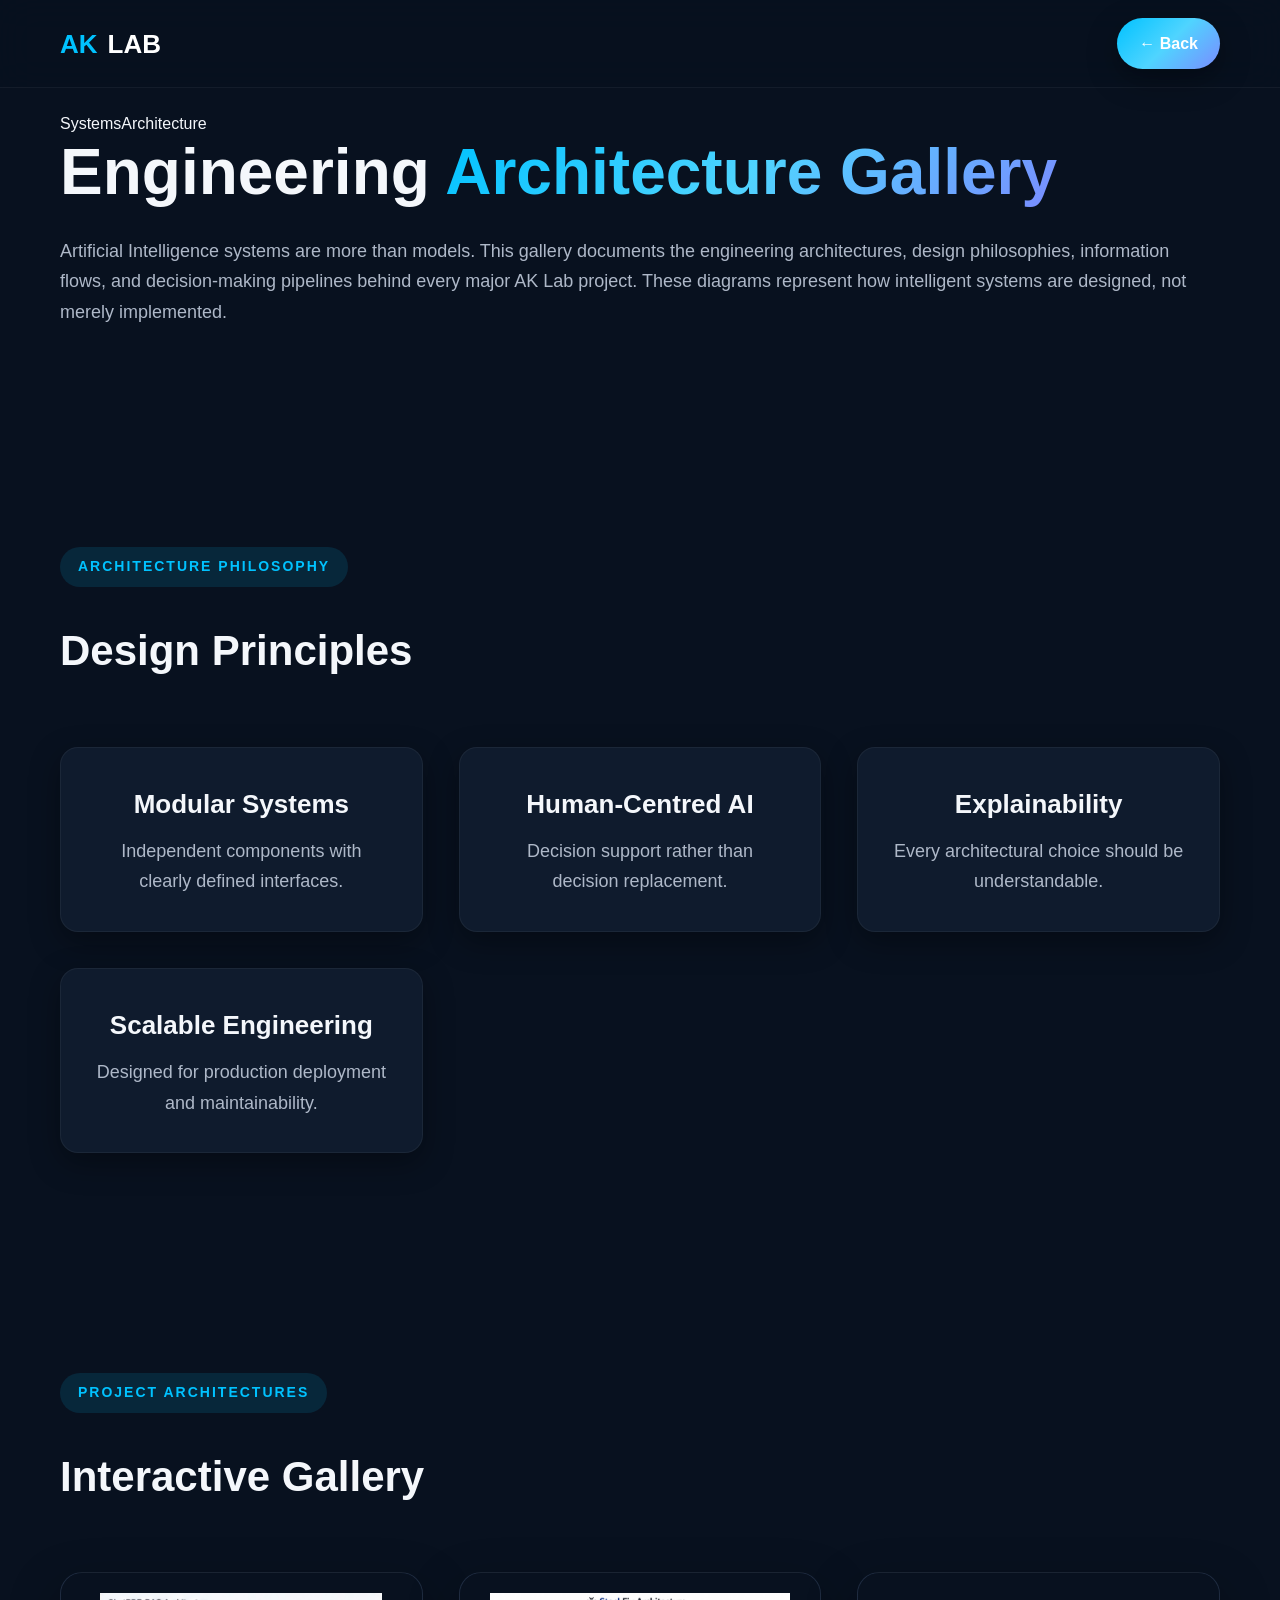
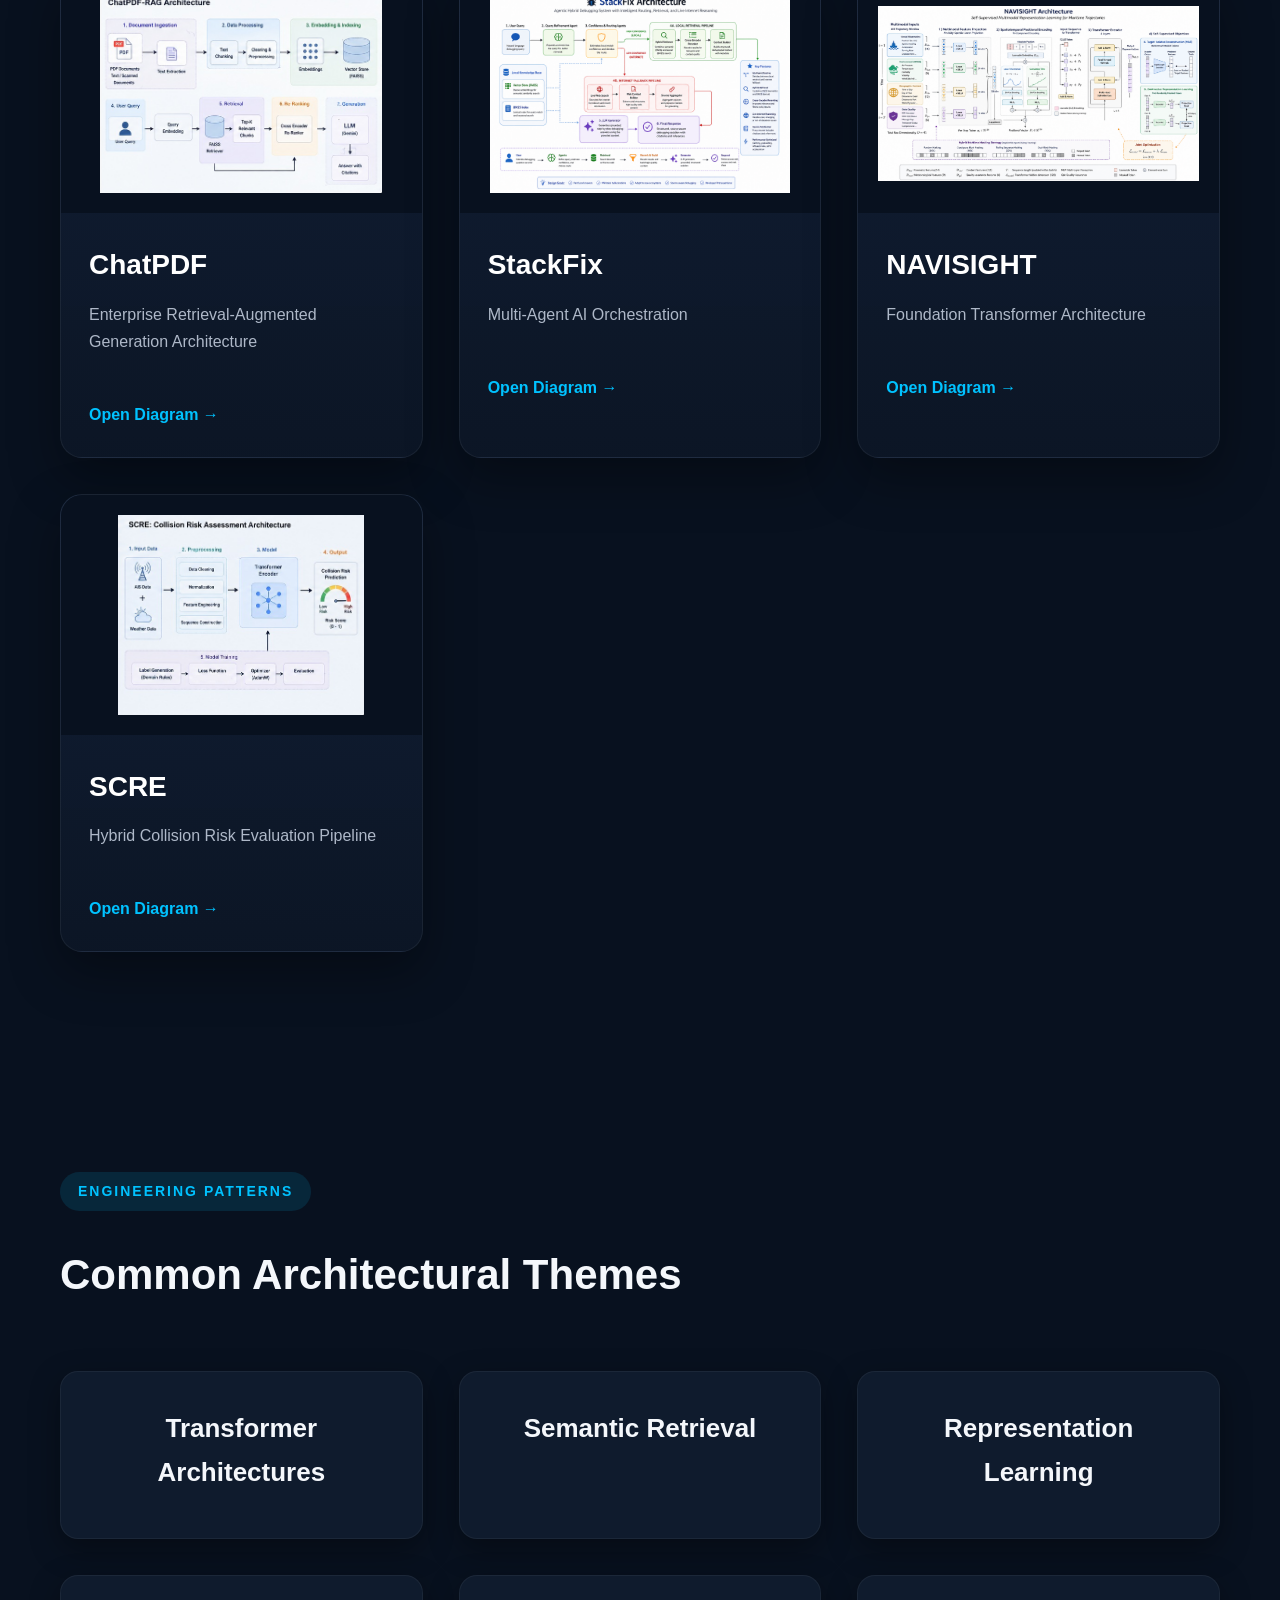
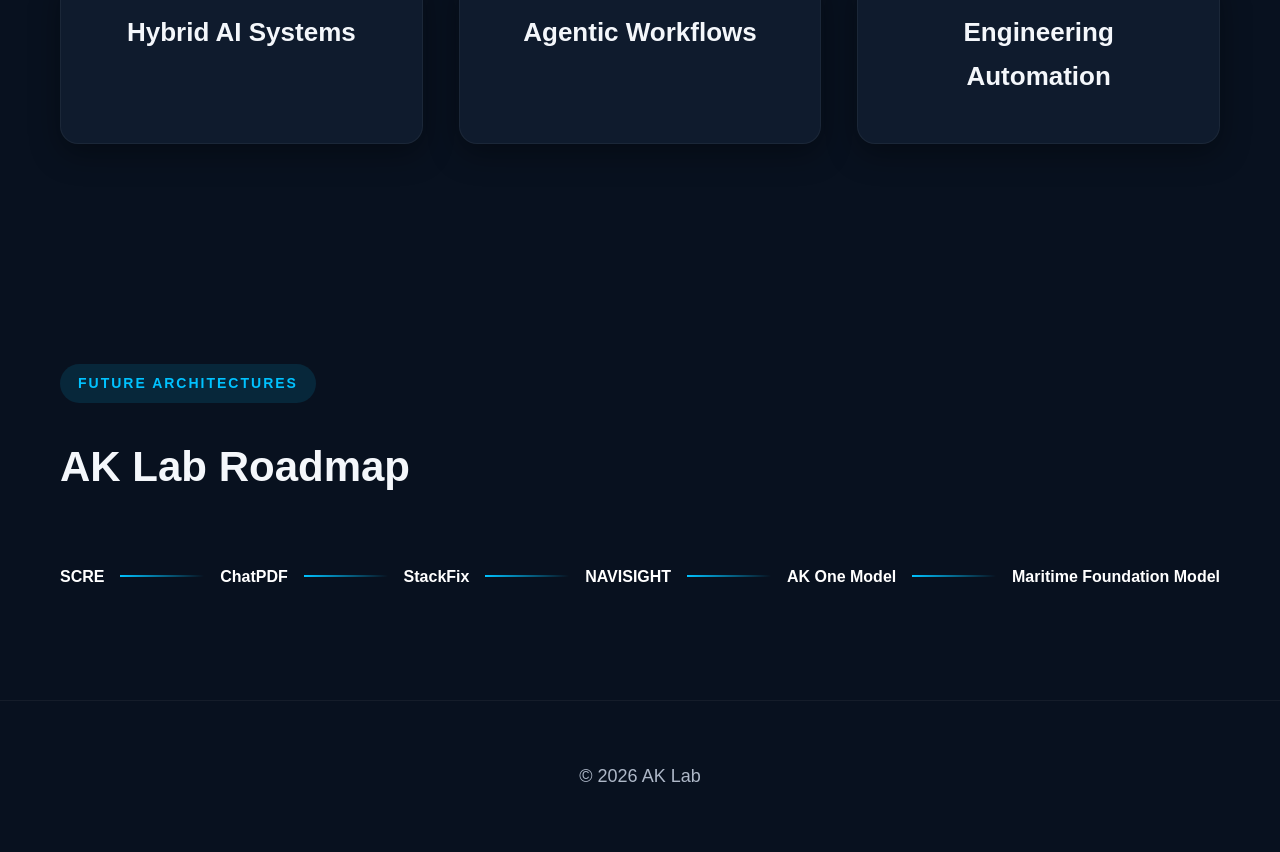
==== architecture/index.html @ e2b78d78 "Add files via upload" ====
<!DOCTYPE html>

<html lang="en">

<head>

<meta charset="UTF-8">

<meta name="viewport" content="width=device-width, initial-scale=1.0">

<title>Architecture | AK Lab</title>

<link rel="stylesheet" href="../css/main.css">
<link rel="stylesheet" href="../css/cards.css">
<link rel="stylesheet" href="../css/animations.css">
<link rel="stylesheet" href="../css/responsive.css">

</head>

<body>

<header>

<div class="navbar">

<div class="logo">

<span class="logo-ak">AK</span>

<span class="logo-lab">LAB</span>

</div>

<a href="../index.html" class="resume-btn">

← Back

</a>

</div>

</header>

<!-- ================================================= -->

<section class="hero">

<div class="hero-content">

<div class="hero-tag">

Systems Architecture

</div>

<h1>

Engineering

<span class="gradient">

Architecture Gallery

</span>

</h1>

<p class="hero-description">

Artificial Intelligence systems are more than models.

This gallery documents the engineering architectures,
design philosophies,
information flows,
and decision-making pipelines behind every major AK Lab project.

These diagrams represent how intelligent systems are designed,
not merely implemented.

</p>

</div>

</section>

<!-- ================================================= -->

<section>

<div class="section-title">

Architecture Philosophy

</div>

<h2>

Design Principles

</h2>

<div class="project-grid">

<div class="stat-card">

<h3>

Modular Systems

</h3>

<p>

Independent components with clearly defined interfaces.

</p>

</div>

<div class="stat-card">

<h3>

Human-Centred AI

</h3>

<p>

Decision support rather than decision replacement.

</p>

</div>

<div class="stat-card">

<h3>

Explainability

</h3>

<p>

Every architectural choice should be understandable.

</p>

</div>

<div class="stat-card">

<h3>

Scalable Engineering

</h3>

<p>

Designed for production deployment and maintainability.

</p>

</div>

</div>

</section>

<!-- ================================================= -->

<section>

<div class="section-title">

Project Architectures

</div>

<h2>

Interactive Gallery

</h2>

<div class="project-grid">

<a href="../images/chatpdf.jpg" target="_blank" class="project-card">

<img src="../images/chatpdf.jpg">

<div class="card-content">

<h3>

ChatPDF

</h3>

<p>

Enterprise Retrieval-Augmented Generation Architecture

</p>

<div class="view-project">

Open Diagram →

</div>

</div>

</a>

<a href="../images/stackfix.png" target="_blank" class="project-card">

<img src="../images/stackfix.png">

<div class="card-content">

<h3>

StackFix

</h3>

<p>

Multi-Agent AI Orchestration

</p>

<div class="view-project">

Open Diagram →

</div>

</div>

</a>

<a href="../images/navisight.png" target="_blank" class="project-card">

<img src="../images/navisight.png">

<div class="card-content">

<h3>

NAVISIGHT

</h3>

<p>

Foundation Transformer Architecture

</p>

<div class="view-project">

Open Diagram →

</div>

</div>

</a>

<a href="../images/scre.jpg" target="_blank" class="project-card">

<img src="../images/scre.jpg">

<div class="card-content">

<h3>

SCRE

</h3>

<p>

Hybrid Collision Risk Evaluation Pipeline

</p>

<div class="view-project">

Open Diagram →

</div>

</div>

</a>

</div>

</section>

<!-- ================================================= -->

<section>

<div class="section-title">

Engineering Patterns

</div>

<h2>

Common Architectural Themes

</h2>

<div class="project-grid">

<div class="stat-card">

<h3>

Transformer Architectures

</h3>

</div>

<div class="stat-card">

<h3>

Semantic Retrieval

</h3>

</div>

<div class="stat-card">

<h3>

Representation Learning

</h3>

</div>

<div class="stat-card">

<h3>

Hybrid AI Systems

</h3>

</div>

<div class="stat-card">

<h3>

Agentic Workflows

</h3>

</div>

<div class="stat-card">

<h3>

Engineering Automation

</h3>

</div>

</div>

</section>

<!-- ================================================= -->

<section>

<div class="section-title">

Future Architectures

</div>

<h2>

AK Lab Roadmap

</h2>

<div class="timeline-mini">

<span>

SCRE

</span>

<div></div>

<span>

ChatPDF

</span>

<div></div>

<span>

StackFix

</span>

<div></div>

<span>

NAVISIGHT

</span>

<div></div>

<span>

AK One Model

</span>

<div></div>

<span>

Maritime Foundation Model

</span>

</div>

</section>

<footer>

<p>

© 2026 AK Lab

</p>

</footer>

<script src="../js/main.js"></script>

</body>

</html>
---- css/main.css ----
/* =====================================================
   AK LAB
   Main Theme
===================================================== */

:root{

--bg:#08111f;

--surface:#0f1b2d;

--surface2:#13243c;

--border:#1c3556;

--primary:#00c2ff;

--secondary:#6b7cff;

--text:#f4f7fb;

--muted:#aeb8c8;

--gradient:linear-gradient(
135deg,
#00c2ff,
#4fd4ff,
#7a8cff
);

--shadow:
0 10px 30px rgba(0,0,0,.35);

--radius:18px;

--transition:.35s ease;

}

/* =====================================================
   Reset
===================================================== */

*{

margin:0;

padding:0;

box-sizing:border-box;

}

html{

scroll-behavior:smooth;

}

body{

font-family:"Inter",sans-serif;

background:var(--bg);

color:var(--text);

line-height:1.7;

overflow-x:hidden;

}

/* =====================================================
   Background
===================================================== */

#particles{

position:fixed;

top:0;

left:0;

width:100%;

height:100%;

z-index:-2;

pointer-events:none;

}

/* =====================================================
   Typography
===================================================== */

h1{

font-size:64px;

font-weight:800;

line-height:1.1;

margin-bottom:28px;

}

h2{

font-size:42px;

font-weight:700;

margin-bottom:18px;

}

h3{

font-size:26px;

margin-bottom:10px;

}

p{

font-size:18px;

color:var(--muted);

}

.gradient{

background:var(--gradient);

-webkit-background-clip:text;

-webkit-text-fill-color:transparent;

}

/* =====================================================
   Layout
===================================================== */

section{

max-width:1280px;

margin:auto;

padding:110px 60px;

}

/* =====================================================
   Navigation
===================================================== */

header{

position:fixed;

top:0;

left:0;

right:0;

z-index:1000;

backdrop-filter:blur(18px);

background:rgba(8,17,31,.72);

border-bottom:1px solid rgba(255,255,255,.05);

}

.navbar{

display:flex;

justify-content:space-between;

align-items:center;

padding:18px 60px;

}

.logo{

display:flex;

align-items:center;

gap:10px;

font-size:26px;

font-weight:800;

}

.logo-ak{

color:var(--primary);

}

.logo-lab{

color:white;

}

.nav-links{

display:flex;

gap:40px;

list-style:none;

}

.nav-links a{

text-decoration:none;

color:var(--muted);

font-weight:500;

transition:var(--transition);

}

.nav-links a:hover{

color:white;

}

.resume-btn{

padding:12px 22px;

border-radius:999px;

background:var(--gradient);

text-decoration:none;

color:white;

font-weight:600;

box-shadow:var(--shadow);

transition:var(--transition);

}

.resume-btn:hover{

transform:translateY(-3px);

}

/* =====================================================
   Section Titles
===================================================== */

.section-title{

display:inline-block;

font-size:14px;

letter-spacing:2px;

text-transform:uppercase;

font-weight:700;

padding:8px 18px;

border-radius:999px;

background:rgba(0,194,255,.12);

color:var(--primary);

margin-bottom:28px;

}

/* =====================================================
   Buttons
===================================================== */

.primary-btn{

display:inline-block;

padding:15px 28px;

border-radius:999px;

background:var(--gradient);

text-decoration:none;

color:white;

font-weight:700;

transition:var(--transition);

box-shadow:var(--shadow);

}

.primary-btn:hover{

transform:translateY(-4px);

}

.secondary-btn{

display:inline-block;

padding:15px 28px;

border-radius:999px;

border:1px solid var(--border);

text-decoration:none;

color:white;

margin-left:18px;

transition:var(--transition);

}

.secondary-btn:hover{

background:rgba(255,255,255,.05);

}

/* =====================================================
   Cards
===================================================== */

.stat-card,

.project-card{

background:var(--surface);

border:1px solid rgba(255,255,255,.05);

border-radius:var(--radius);

box-shadow:var(--shadow);

transition:var(--transition);

overflow:hidden;

}

.stat-card:hover,

.project-card:hover{

transform:translateY(-10px);

border-color:rgba(0,194,255,.35);

}

/* =====================================================
   Stats
===================================================== */

.stats{

display:grid;

grid-template-columns:repeat(4,1fr);

gap:28px;

}

.stat-card{

padding:34px;

text-align:center;

}

.stat-card h2{

font-size:54px;

color:var(--primary);

margin-bottom:6px;

}

/* =====================================================
   Projects
===================================================== */

.project-grid{

display:grid;

grid-template-columns:repeat(auto-fit,minmax(300px,1fr));

gap:34px;

margin-top:40px;

}

.project-card{

text-decoration:none;

color:white;

}

.project-card img{

width:100%;

height:220px;

object-fit:cover;

background:#08111f;

}

.card-content{

padding:26px;

}

.card-content h3{

color:white;

margin-bottom:8px;

}

.card-content p{

font-size:16px;

}

/* =====================================================
   Timeline
===================================================== */

.timeline-mini{

display:flex;

justify-content:space-between;

align-items:center;

margin-top:60px;

flex-wrap:wrap;

gap:16px;

}

.timeline-mini span{

font-weight:700;

color:white;

}

.timeline-mini div{

height:2px;

flex:1;

background:linear-gradient(

90deg,

var(--primary),

transparent

);

min-width:50px;

}

/* =====================================================
   Contact
===================================================== */

.socials{

display:flex;

gap:22px;

margin-top:35px;

flex-wrap:wrap;

}

.socials a{

text-decoration:none;

color:var(--muted);

transition:var(--transition);

}

.socials a:hover{

color:var(--primary);

}

/* =====================================================
   Footer
===================================================== */

footer{

padding:60px;

text-align:center;

color:#7f8a9a;

font-size:15px;

border-top:1px solid rgba(255,255,255,.05);

}

/* =====================================================
   Utility
===================================================== */

.fade{

opacity:0;

transform:translateY(40px);

transition:1s;

}

.show{

opacity:1;

transform:none;

}
---- css/cards.css ----
/* =====================================================
   PROJECT CARDS
===================================================== */

.project-grid{

display:grid;

grid-template-columns:repeat(auto-fit,minmax(320px,1fr));

gap:36px;

margin-top:60px;

}

.project-card{

position:relative;

display:flex;

flex-direction:column;

background:linear-gradient(
180deg,
rgba(18,32,54,.95),
rgba(12,22,38,.98)
);

border:1px solid rgba(255,255,255,.06);

border-radius:22px;

overflow:hidden;

text-decoration:none;

transition:all .35s ease;

box-shadow:
0 20px 50px rgba(0,0,0,.35);

}

.project-card:hover{

transform:translateY(-12px);

border-color:rgba(0,194,255,.35);

box-shadow:
0 30px 80px rgba(0,0,0,.45),
0 0 35px rgba(0,194,255,.15);

}

/* =====================================================
   IMAGE
===================================================== */

.project-card img{

width:100%;

height:240px;

/* Keeps all diagrams visible */

object-fit:contain;

background:#08111f;

padding:20px;

transition:transform .4s ease;

}

.project-card:hover img{

transform:scale(1.04);

}

/* =====================================================
   CONTENT
===================================================== */

.card-content{

padding:28px;

display:flex;

flex-direction:column;

flex-grow:1;

}

.card-content h3{

font-size:28px;

font-weight:700;

color:white;

margin-bottom:12px;

}

.card-content p{

font-size:16px;

line-height:1.7;

color:#aeb8c8;

margin-bottom:22px;

}

/* =====================================================
   TECHNOLOGY TAGS
===================================================== */

.tech-tags{

display:flex;

flex-wrap:wrap;

gap:10px;

margin-top:auto;

}

.tech-tags span{

padding:7px 14px;

font-size:13px;

font-weight:600;

border-radius:999px;

background:rgba(0,194,255,.10);

border:1px solid rgba(0,194,255,.15);

color:#6fdfff;

}

/* =====================================================
   STATUS BADGE
===================================================== */

.status{

position:absolute;

top:18px;

right:18px;

padding:8px 14px;

border-radius:999px;

font-size:12px;

font-weight:700;

letter-spacing:.5px;

text-transform:uppercase;

background:rgba(0,0,0,.55);

backdrop-filter:blur(12px);

border:1px solid rgba(255,255,255,.08);

color:white;

}

/* =====================================================
   HOVER BAR
===================================================== */

.project-card::before{

content:"";

position:absolute;

left:0;

top:0;

width:100%;

height:4px;

background:var(--gradient);

transform:scaleX(0);

transform-origin:left;

transition:.4s ease;

}

.project-card:hover::before{

transform:scaleX(1);

}

/* =====================================================
   VIEW PROJECT
===================================================== */

.view-project{

margin-top:24px;

display:flex;

align-items:center;

gap:10px;

font-weight:700;

color:var(--primary);

transition:.3s;

}

.view-project svg{

transition:.3s;

}

.project-card:hover .view-project svg{

transform:translateX(6px);

}

/* =====================================================
   FEATURE STRIP
===================================================== */

.project-features{

margin:18px 0;

display:grid;

grid-template-columns:1fr 1fr;

gap:10px;

}

.project-features div{

font-size:14px;

color:#c9d4e3;

display:flex;

align-items:center;

gap:8px;

}

.project-features div::before{

content:"●";

font-size:10px;

color:var(--primary);

}
---- css/responsive.css ----
/* =====================================================
   AK LAB
   Responsive Layout
===================================================== */

/* ------------------------------
   Large Desktop
------------------------------ */

@media (min-width:1600px){

section{

max-width:1450px;

}

.hero h1{

font-size:78px;

}

.hero-description{

font-size:22px;

}

}

/* ------------------------------
   Laptop
------------------------------ */

@media (max-width:1200px){

.hero{

grid-template-columns:1fr;

text-align:center;

gap:60px;

}

.hero-content{

margin:auto;

}

.hero-description{

margin:auto auto 45px;

}

.hero-buttons{

justify-content:center;

}

.hero-image{

order:-1;

}

.stats{

grid-template-columns:repeat(2,1fr);

}

.project-grid{

grid-template-columns:repeat(2,1fr);

}

}

/* ------------------------------
   Tablet
------------------------------ */

@media (max-width:900px){

.navbar{

padding:18px 30px;

}

.nav-links{

display:none;

}

section{

padding:90px 30px;

}

.hero h1{

font-size:52px;

letter-spacing:-1px;

}

.hero-description{

font-size:18px;

}

.hero-image img{

width:300px;

height:300px;

}

.hero-image::before{

width:400px;

height:400px;

}

.hero-image::after{

width:330px;

height:330px;

}

.project-grid{

grid-template-columns:1fr;

}

.timeline-mini{

flex-direction:column;

gap:25px;

}

.timeline-mini div{

width:2px;

height:40px;

background:linear-gradient(

180deg,

var(--primary),

transparent

);

}

.socials{

justify-content:center;

}

}

/* ------------------------------
   Mobile
------------------------------ */

@media (max-width:600px){

header{

backdrop-filter:blur(14px);

}

.navbar{

padding:16px 18px;

}

.logo{

font-size:22px;

}

.resume-btn{

padding:10px 18px;

font-size:14px;

}

section{

padding:80px 20px;

}

.hero{

padding-top:110px;

gap:40px;

}

.hero-tag{

font-size:12px;

padding:8px 16px;

}

.hero h1{

font-size:40px;

line-height:1.15;

}

.hero-description{

font-size:16px;

line-height:1.8;

}

.hero-buttons{

flex-direction:column;

gap:16px;

}

.primary-btn,

.secondary-btn{

margin:0;

width:100%;

text-align:center;

}

.hero-image img{

width:240px;

height:240px;

}

.hero-image::before{

width:300px;

height:300px;

}

.hero-image::after{

width:260px;

height:260px;

}

.stats{

grid-template-columns:1fr;

gap:18px;

}

.stat-card{

padding:28px;

}

.stat-card h2{

font-size:44px;

}

.section-title{

font-size:12px;

letter-spacing:1px;

}

h2{

font-size:30px;

}

.project-card img{

height:190px;

padding:16px;

}

.card-content{

padding:22px;

}

.card-content h3{

font-size:24px;

}

.tech-tags{

gap:8px;

}

.tech-tags span{

font-size:12px;

padding:6px 12px;

}

.project-features{

grid-template-columns:1fr;

}

.timeline-mini{

font-size:14px;

}

footer{

padding:40px 20px;

font-size:13px;

}

}

/* ------------------------------
   Very Small Devices
------------------------------ */

@media (max-width:380px){

.hero h1{

font-size:34px;

}

.hero-image img{

width:210px;

height:210px;

}

.hero-description{

font-size:15px;

}

.logo{

font-size:20px;

}

.resume-btn{

display:none;

}

}
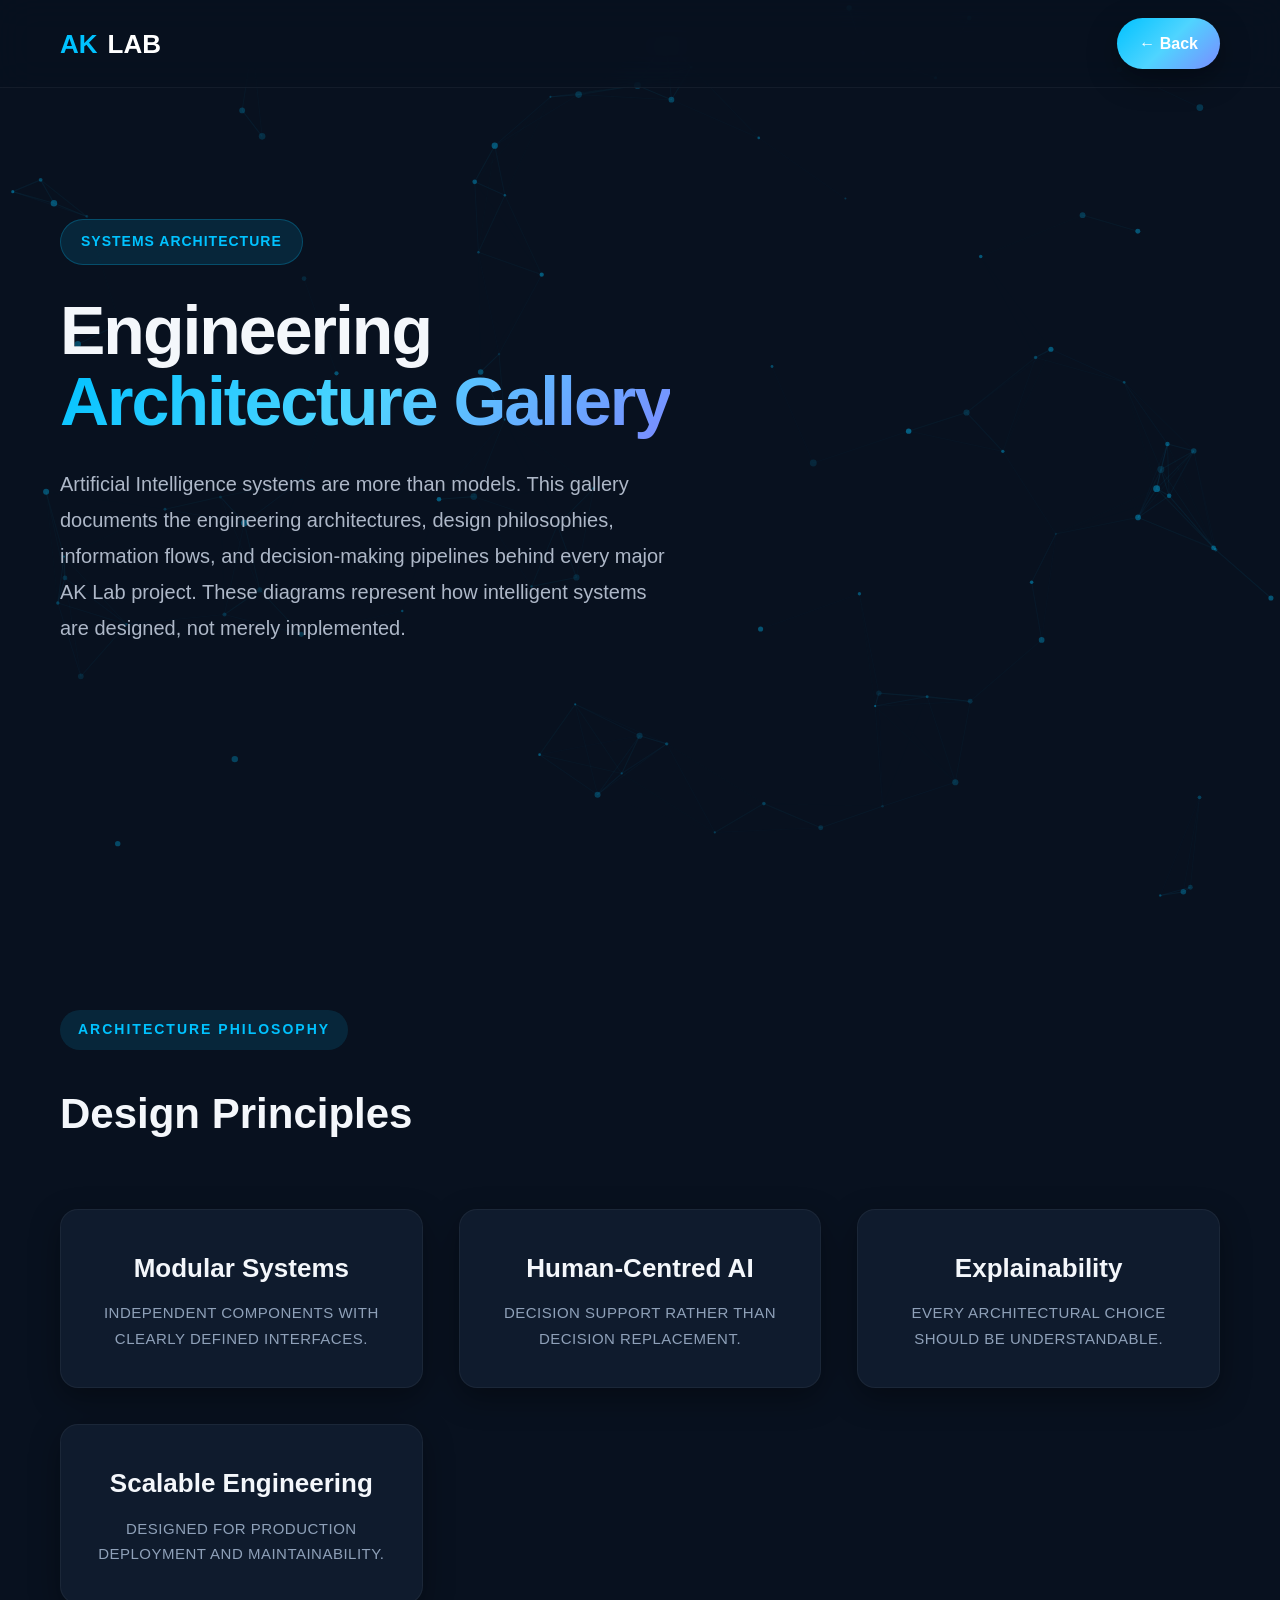
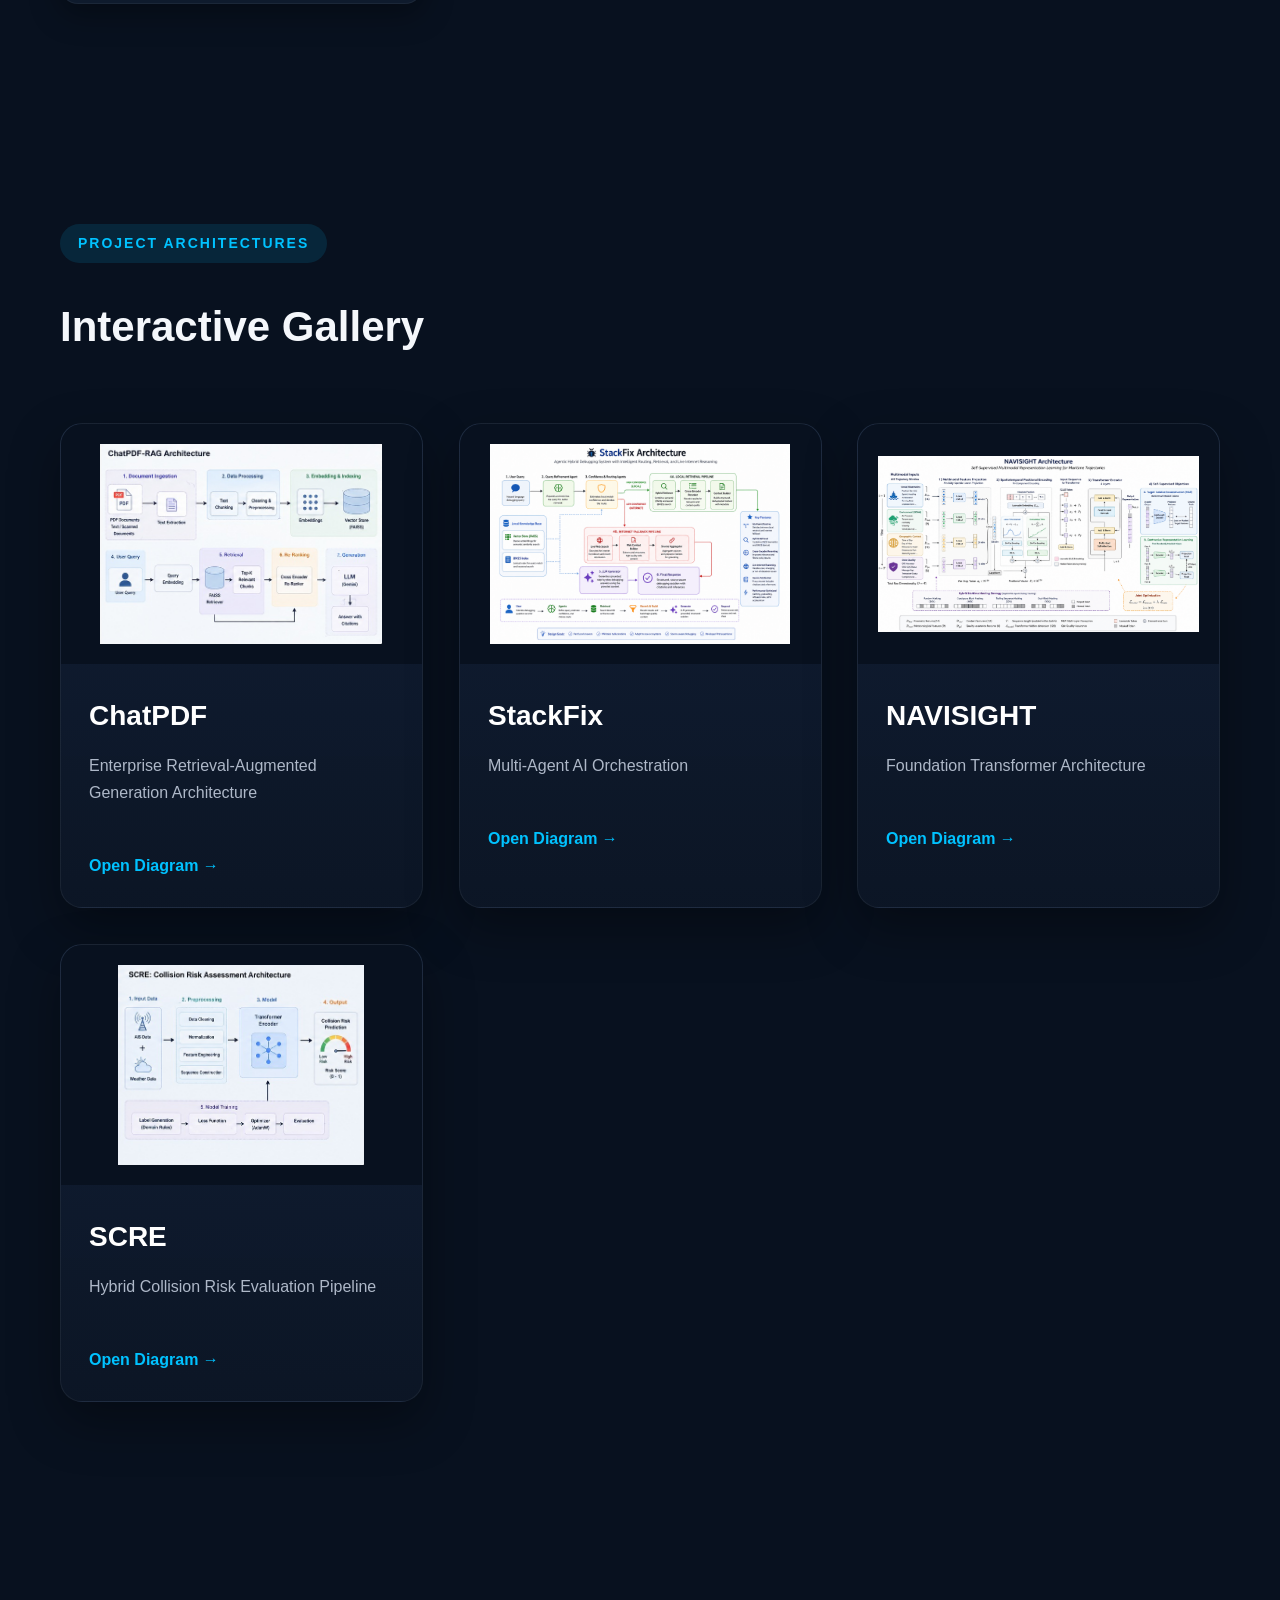
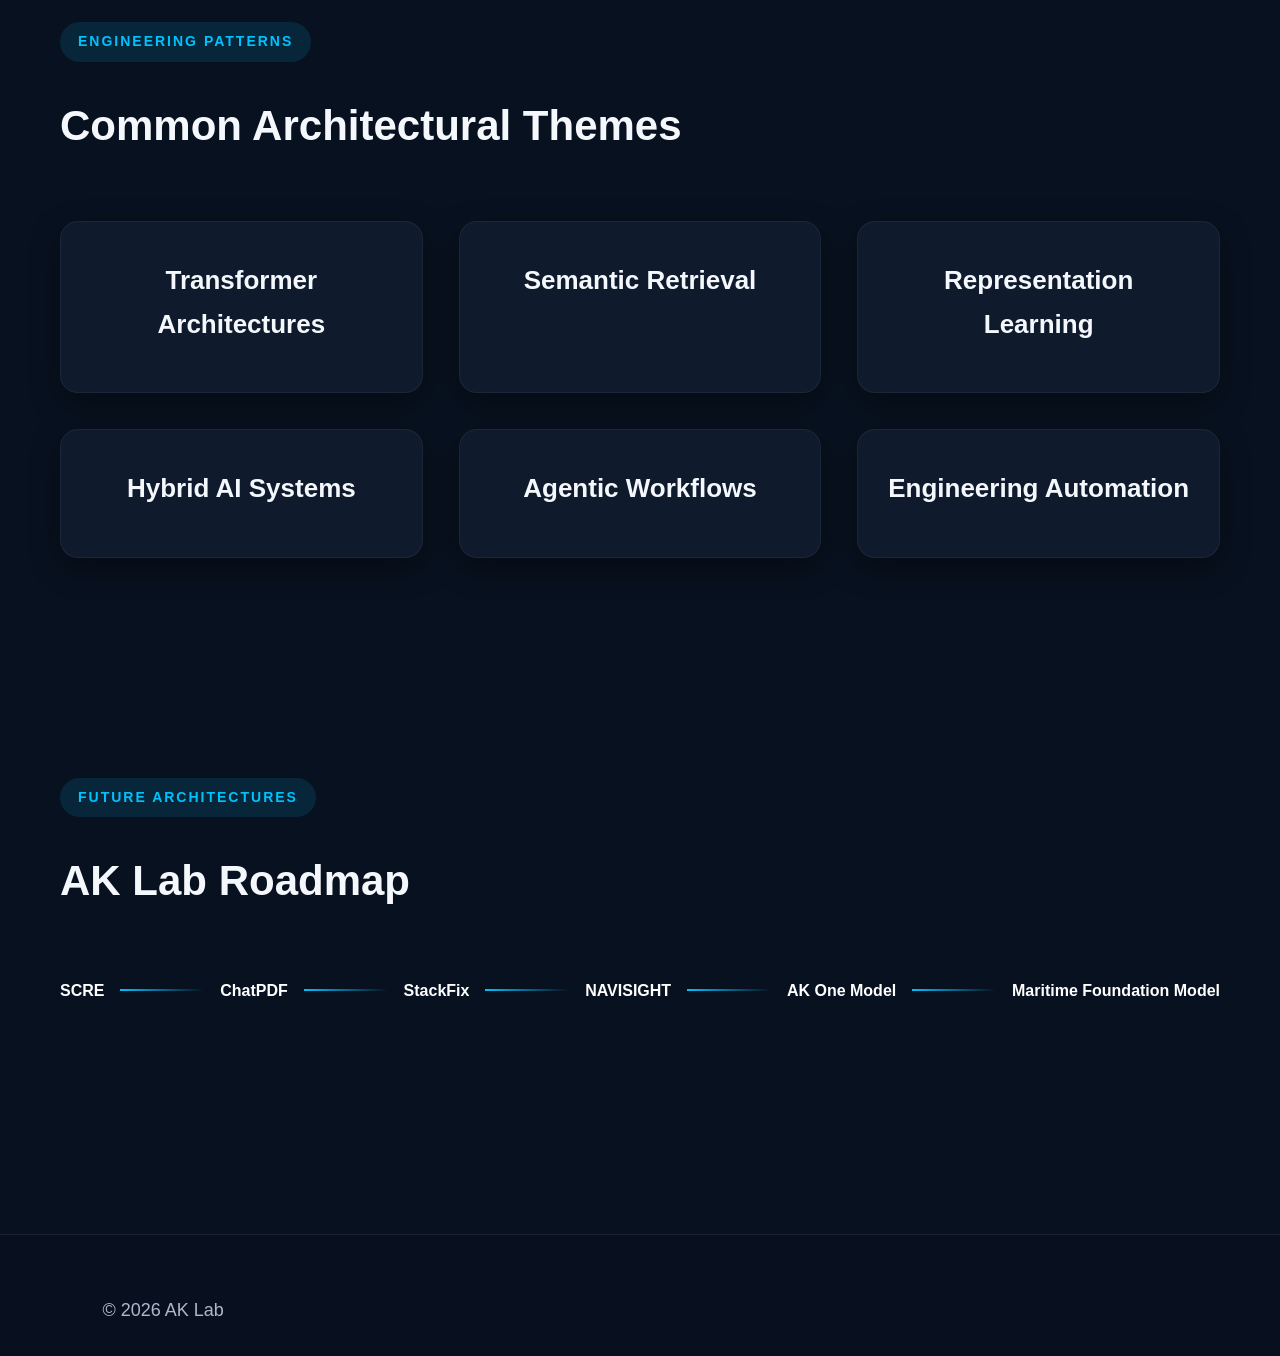
==== commit 6d114b14: "Update index.html" ====
--- a/architecture/index.html
+++ b/architecture/index.html
@@ -10,7 +10,10 @@
 
 <title>Architecture | AK Lab</title>
 
+<link rel="icon" href="../../assets/favicon.png">
+  
 <link rel="stylesheet" href="../css/main.css">
+<link rel="stylesheet" href="../css/hero.css">
 <link rel="stylesheet" href="../css/cards.css">
 <link rel="stylesheet" href="../css/animations.css">
 <link rel="stylesheet" href="../css/responsive.css">
@@ -465,6 +468,8 @@
 
 <script src="../js/main.js"></script>
 
+<script src="../js/particles.js"></script>
+
 </body>
 
-</html>+</html>
--- a/css/main.css
+++ b/css/main.css
@@ -199,6 +199,8 @@
 
 display:flex;
 
+text-decoration: none;   
+
 align-items:center;
 
 gap:10px;
@@ -211,12 +213,16 @@
 
 .logo-ak{
 
+text-decoration: none;
+   
 color:var(--primary);
 
 }
 
 .logo-lab{
 
+text-decoration: none;
+   
 color:white;
 
 }
@@ -311,6 +317,8 @@
 
 display:inline-block;
 
+margin-top: 18px;
+
 padding:15px 28px;
 
 border-radius:999px;
@@ -339,6 +347,8 @@
 
 display:inline-block;
 
+margin-top: 18px;
+
 padding:15px 28px;
 
 border-radius:999px;
@@ -348,6 +358,8 @@
 text-decoration:none;
 
 color:white;
+   
+font-weight:700;
 
 margin-left:18px;
 
@@ -361,6 +373,46 @@
 
 }
 
+.primary-btn,
+
+.secondary-btn {
+   
+line-height:1.2;
+
+}
+
+.link-btn {
+
+display: inline-block;
+
+margin-top: 10px;
+
+padding: 8px 16px;
+
+border-radius: 999px;
+
+background: var(--gradient);
+
+color: white;
+
+text-decoration: none;
+
+font-size: 0.9rem;
+
+font-weight: 600;
+
+transition: var(--transition);
+
+box-shadow: var(--shadow);
+
+}
+
+.link-btn:hover {
+
+transform: translateY(-2px);
+
+}
+
 /* =====================================================
    Cards
 ===================================================== */
@@ -413,6 +465,12 @@
 
 text-align:center;
 
+display: block;
+   
+text-decoration: none;
+    
+color: inherit;
+
 }
 
 .stat-card h2{
@@ -425,6 +483,15 @@
 
 }
 
+.stat-card h3,
+
+.stat-card p {
+   
+color: inherit;
+   
+}
+
+
 /* =====================================================
    Projects
 ===================================================== */
@@ -567,15 +634,95 @@
 
 footer{
 
-padding:60px;
-
-text-align:center;
-
-color:#7f8a9a;
-
-font-size:15px;
-
-border-top:1px solid rgba(255,255,255,.05);
+margin-top:120px;
+
+padding:60px 8% 30px;
+
+background:#08101f;
+
+border-top:1px solid rgba(255,255,255,.08);
+
+}
+
+.footer-grid{
+
+display:grid;
+
+grid-template-columns:
+
+2fr
+
+1fr
+
+1fr
+
+1fr;
+
+gap:50px;
+
+margin-bottom:40px;
+
+}
+
+.footer-grid h3{
+
+font-size:1rem;
+
+margin-bottom:18px;
+
+color:#ffffff;
+
+}
+
+.footer-grid p{
+
+color:#9fb3d9;
+
+line-height:1.7;
+
+font-size:.95rem;
+
+}
+
+.footer-grid a{
+
+display:block;
+
+margin-bottom:12px;
+
+text-decoration:none;
+
+color:#9fb3d9;
+
+transition:.25s;
+
+font-size:.95rem;
+
+}
+
+.footer-grid a:hover{
+
+color:#ffffff;
+
+transform:translateX(4px);
+
+}
+
+.footer-bottom{
+
+display:flex;
+
+justify-content:space-between;
+
+align-items:center;
+
+padding-top:24px;
+
+border-top:1px solid rgba(255,255,255,.08);
+
+color:#7f93b5;
+
+font-size:.9rem;
 
 }
 
@@ -599,4 +746,55 @@
 
 transform:none;
 
-}+}
+
+/* =====================================================
+   Embed Video
+===================================================== */
+
+.demo-video {
+   
+margin-top: 35px;
+   
+}
+
+.demo-video video {
+
+    display:block;
+
+    width:100%;
+   
+    max-width:960px;
+
+    height:auto;
+
+    border-radius:18px;
+
+    border:1px solid rgba(255,255,255,.08);
+
+    box-shadow:var(--shadow);
+
+}
+
+/* =====================================================
+   Embed Pictures
+===================================================== */
+.gallery {
+    display:flex;
+    flex-wrap:wrap;
+    gap:32px;
+    margin-top:35px;
+}
+
+.gallery img {
+    max-width:100%;
+    height:auto;
+    border-radius:16px;
+    border:1px solid rgba(255,255,255,.08);
+    box-shadow:var(--shadow);
+    transition:var(--transition);
+}
+
+.gallery img:hover {
+    transform:translateY(-6px);
+}
--- a/css/hero.css
+++ b/css/hero.css
@@ -0,0 +1,405 @@
+/* =====================================================
+   HERO SECTION
+===================================================== */
+
+.hero{
+
+min-height:100vh;
+
+display:grid;
+
+grid-template-columns:1.15fr .85fr;
+
+align-items:center;
+
+gap:80px;
+
+padding-top:120px;
+
+}
+
+/* ------------------------
+   LEFT
+------------------------ */
+
+.hero-content{
+
+max-width:720px;
+
+}
+
+.hero-tag{
+
+display:inline-block;
+
+padding:10px 20px;
+
+margin-bottom:30px;
+
+border-radius:999px;
+
+font-size:14px;
+
+font-weight:700;
+
+letter-spacing:1px;
+
+text-transform:uppercase;
+
+background:rgba(0,194,255,.12);
+
+color:var(--primary);
+
+border:1px solid rgba(0,194,255,.25);
+
+}
+
+.hero h1{
+
+font-size:68px;
+
+font-weight:800;
+
+line-height:1.05;
+
+margin-bottom:28px;
+
+letter-spacing:-2px;
+
+}
+
+.hero-description{
+
+font-size:20px;
+
+line-height:1.8;
+
+max-width:620px;
+
+margin-bottom:45px;
+
+color:var(--muted);
+
+}
+
+.hero-buttons{
+
+display:flex;
+
+gap:20px;
+
+flex-wrap:wrap;
+
+}
+
+/* ------------------------
+   RIGHT
+------------------------ */
+
+.hero-image{
+
+display:flex;
+
+justify-content:center;
+
+align-items:center;
+
+position:relative;
+
+}
+
+/* Glow */
+
+.hero-image::before{
+
+content:"";
+
+position:absolute;
+
+width:520px;
+
+height:520px;
+
+border-radius:50%;
+
+background:
+
+radial-gradient(circle,
+
+rgba(0,194,255,.25),
+
+transparent 70%);
+
+filter:blur(50px);
+
+animation:pulse 6s infinite ease-in-out;
+
+}
+
+/* Profile */
+
+.hero-image img{
+
+width:390px;
+
+height:390px;
+
+border-radius:50%;
+
+object-fit:cover;
+
+border:4px solid rgba(255,255,255,.08);
+
+box-shadow:
+
+0 0 60px rgba(0,194,255,.20),
+
+0 30px 80px rgba(0,0,0,.55);
+
+transition:
+
+transform .35s ease,
+
+box-shadow .35s ease;
+
+position:relative;
+
+z-index:2;
+
+}
+
+.hero-image img:hover{
+
+transform:
+
+translateY(-8px)
+
+scale(1.02);
+
+box-shadow:
+
+0 0 80px rgba(0,194,255,.30),
+
+0 35px 90px rgba(0,0,0,.6);
+
+}
+
+/* ------------------------
+   Floating Ring
+------------------------ */
+
+.hero-image::after{
+
+content:"";
+
+position:absolute;
+
+width:430px;
+
+height:430px;
+
+border-radius:50%;
+
+border:1px solid rgba(0,194,255,.18);
+
+animation:rotateRing 18s linear infinite;
+
+}
+
+/* ------------------------
+   Buttons
+------------------------ */
+
+.hero .primary-btn{
+
+padding:16px 34px;
+
+font-size:17px;
+
+}
+
+.hero .secondary-btn{
+
+padding:16px 34px;
+
+font-size:17px;
+
+}
+
+/* ------------------------
+   Scroll Hint
+------------------------ */
+
+.scroll-down{
+
+position:absolute;
+
+bottom:40px;
+
+left:50%;
+
+transform:translateX(-50%);
+
+font-size:14px;
+
+color:#7f8a9a;
+
+letter-spacing:2px;
+
+text-transform:uppercase;
+
+}
+
+/* =====================================================
+   ANIMATIONS
+===================================================== */
+
+@keyframes pulse{
+
+0%{
+
+transform:scale(.95);
+
+opacity:.55;
+
+}
+
+50%{
+
+transform:scale(1.05);
+
+opacity:1;
+
+}
+
+100%{
+
+transform:scale(.95);
+
+opacity:.55;
+
+}
+
+}
+
+@keyframes rotateRing{
+
+0%{
+
+transform:rotate(0deg);
+
+}
+
+100%{
+
+transform:rotate(360deg);
+
+}
+
+}
+
+/* =====================================================
+   HERO STATS
+===================================================== */
+
+.stats{
+
+margin-top:-60px;
+
+position:relative;
+
+z-index:5;
+
+}
+
+.stat-card{
+
+text-align:center;
+
+padding:36px 28px;
+
+}
+
+.stat-card h2{
+
+font-size:52px;
+
+font-weight:800;
+
+background:var(--gradient);
+
+-webkit-background-clip:text;
+
+-webkit-text-fill-color:transparent;
+
+margin-bottom:6px;
+
+}
+
+.stat-card p{
+
+font-size:15px;
+
+letter-spacing:.5px;
+
+text-transform:uppercase;
+
+color:#8fa1b9;
+
+}
+
+/* ==========================================
+   Hero Quick Links
+========================================== */
+
+.quick-links{
+
+display:flex;
+
+flex-wrap:wrap;
+
+gap:14px;
+
+margin-top:32px;
+
+align-items:center;
+
+}
+
+.quick-links a{
+
+text-decoration:none;
+
+font-size:.92rem;
+
+font-weight:600;
+
+padding:10px 18px;
+
+border-radius:999px;
+
+border:1px solid rgba(255,255,255,.12);
+
+background:rgba(255,255,255,.04);
+
+color:#d8e7ff;
+
+transition:all .25s ease;
+
+backdrop-filter:blur(10px);
+
+}
+
+.quick-links a:hover{
+
+transform:translateY(-2px);
+
+background:linear-gradient(135deg,#3b82f6,#7c3aed);
+
+border-color:transparent;
+
+color:white;
+
+box-shadow:0 10px 25px rgba(59,130,246,.25);
+
+}
--- a/css/animations.css
+++ b/css/animations.css
@@ -0,0 +1,371 @@
+/* ======================================================
+   AK LAB ANIMATIONS
+====================================================== */
+
+/* ---------- Fade Up ---------- */
+
+.fade-up{
+
+opacity:0;
+
+transform:translateY(40px);
+
+transition:
+opacity .8s ease,
+transform .8s ease;
+
+}
+
+.fade-up.show{
+
+opacity:1;
+
+transform:none;
+
+}
+
+/* ---------- Fade Left ---------- */
+
+.fade-left{
+
+opacity:0;
+
+transform:translateX(-60px);
+
+transition:
+opacity .8s ease,
+transform .8s ease;
+
+}
+
+.fade-left.show{
+
+opacity:1;
+
+transform:none;
+
+}
+
+/* ---------- Fade Right ---------- */
+
+.fade-right{
+
+opacity:0;
+
+transform:translateX(60px);
+
+transition:
+opacity .8s ease,
+transform .8s ease;
+
+}
+
+.fade-right.show{
+
+opacity:1;
+
+transform:none;
+
+}
+
+/* ======================================================
+   HERO FLOAT
+====================================================== */
+
+.hero-image{
+
+animation:
+
+heroFloat 6s ease-in-out infinite;
+
+}
+
+@keyframes heroFloat{
+
+0%{
+
+transform:translateY(0px);
+
+}
+
+50%{
+
+transform:translateY(-14px);
+
+}
+
+100%{
+
+transform:translateY(0px);
+
+}
+
+}
+
+/* ======================================================
+   CARD FLOAT
+====================================================== */
+
+.project-card{
+
+animation:
+
+cardAppear .9s ease both;
+
+}
+
+@keyframes cardAppear{
+
+from{
+
+opacity:0;
+
+transform:
+
+translateY(40px)
+
+scale(.95);
+
+}
+
+to{
+
+opacity:1;
+
+transform:
+
+translateY(0)
+
+scale(1);
+
+}
+
+}
+
+/* ======================================================
+   SHIMMER
+====================================================== */
+
+.project-card::after{
+
+content:"";
+
+position:absolute;
+
+top:0;
+
+left:-120%;
+
+width:60%;
+
+height:100%;
+
+background:
+
+linear-gradient(
+
+90deg,
+
+transparent,
+
+rgba(255,255,255,.08),
+
+transparent
+
+);
+
+transform:skewX(-25deg);
+
+transition:1s;
+
+pointer-events:none;
+
+}
+
+.project-card:hover::after{
+
+left:150%;
+
+}
+
+/* ======================================================
+   BUTTON GLOW
+====================================================== */
+
+.primary-btn{
+
+position:relative;
+
+overflow:hidden;
+
+}
+
+.primary-btn::before{
+
+content:"";
+
+position:absolute;
+
+top:0;
+
+left:-120%;
+
+width:60%;
+
+height:100%;
+
+background:
+
+linear-gradient(
+
+90deg,
+
+transparent,
+
+rgba(255,255,255,.25),
+
+transparent
+
+);
+
+transform:skewX(-25deg);
+
+transition:.8s;
+
+}
+
+.primary-btn:hover::before{
+
+left:160%;
+
+}
+
+/* ======================================================
+   NAVBAR
+====================================================== */
+
+.navbar{
+
+animation:
+
+navDrop .8s ease;
+
+}
+
+@keyframes navDrop{
+
+from{
+
+opacity:0;
+
+transform:translateY(-30px);
+
+}
+
+to{
+
+opacity:1;
+
+transform:none;
+
+}
+
+}
+
+/* ======================================================
+   COUNTERS
+====================================================== */
+
+.counter{
+
+transition:.3s;
+
+}
+
+.counter:hover{
+
+transform:scale(1.08);
+
+}
+
+/* ======================================================
+   SOCIAL LINKS
+====================================================== */
+
+.socials a{
+
+position:relative;
+
+}
+
+.socials a::after{
+
+content:"";
+
+position:absolute;
+
+bottom:-4px;
+
+left:0;
+
+width:0;
+
+height:2px;
+
+background:var(--primary);
+
+transition:.3s;
+
+}
+
+.socials a:hover::after{
+
+width:100%;
+
+}
+
+/* ======================================================
+   SECTION TITLE
+====================================================== */
+
+.section-title{
+
+transition:.3s;
+
+}
+
+.section-title:hover{
+
+letter-spacing:3px;
+
+}
+
+/* ======================================================
+   SCROLLBAR
+====================================================== */
+
+::-webkit-scrollbar{
+
+width:10px;
+
+}
+
+::-webkit-scrollbar-track{
+
+background:#08111f;
+
+}
+
+::-webkit-scrollbar-thumb{
+
+background:#223b5f;
+
+border-radius:20px;
+
+}
+
+::-webkit-scrollbar-thumb:hover{
+
+background:var(--primary);
+
+}
--- a/css/responsive.css
+++ b/css/responsive.css
@@ -427,4 +427,26 @@
 
 }
 
-}+}
+
+@media (max-width:900px){
+
+.footer-grid{
+
+grid-template-columns:1fr;
+
+gap:35px;
+
+}
+
+.footer-bottom{
+
+flex-direction:column;
+
+gap:12px;
+
+text-align:center;
+
+}
+
+}
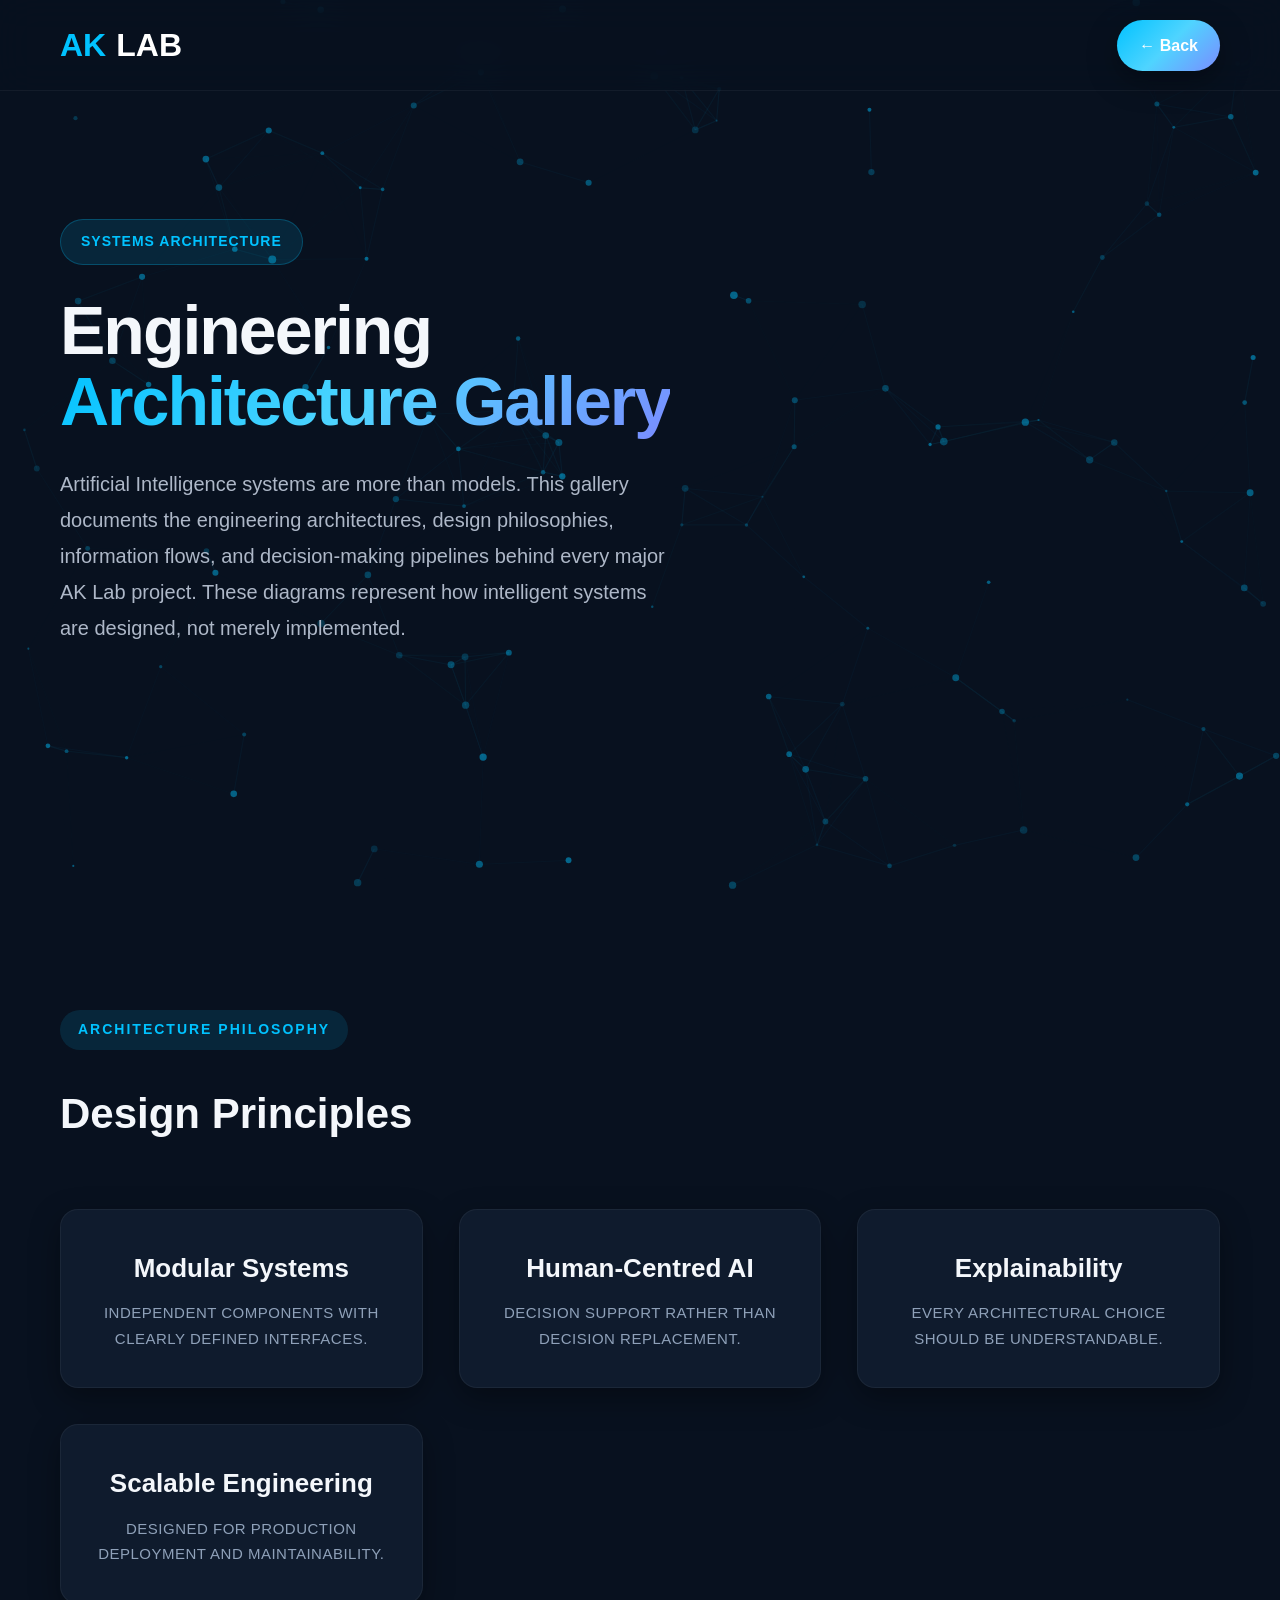
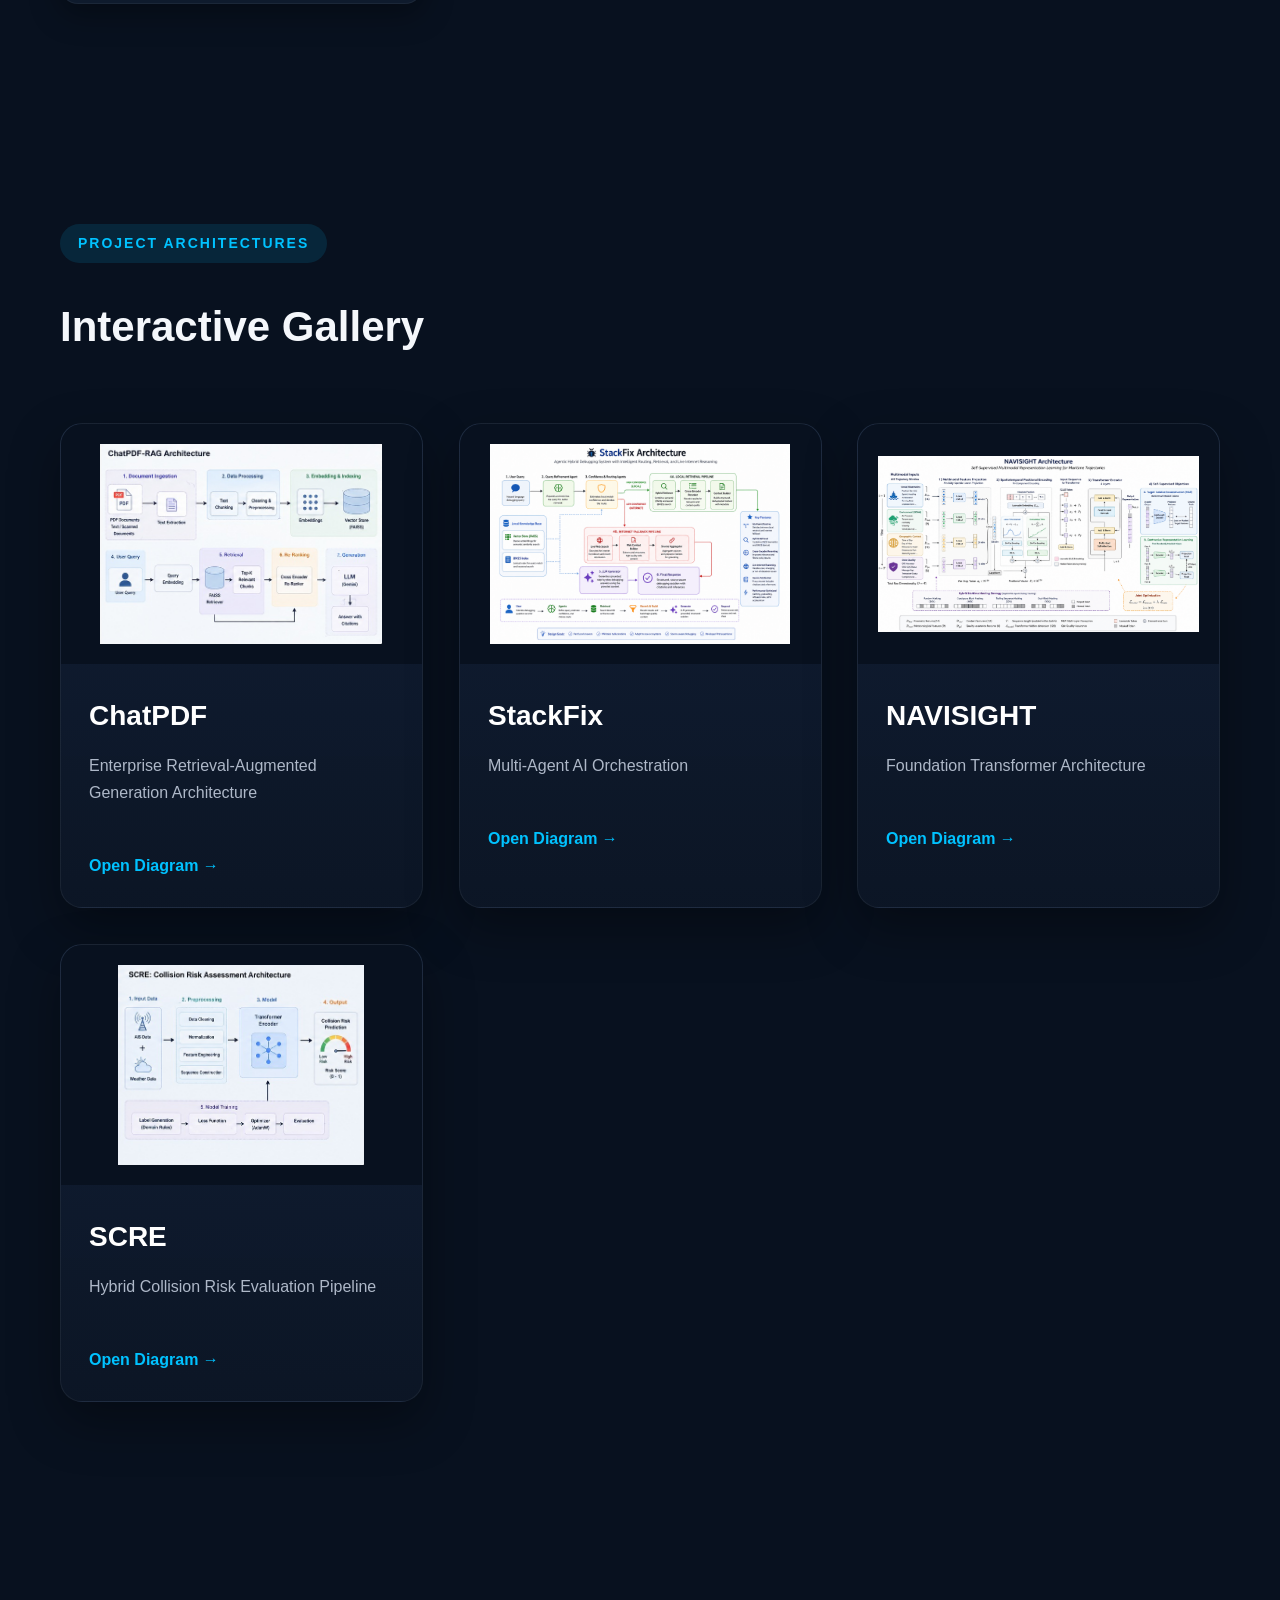
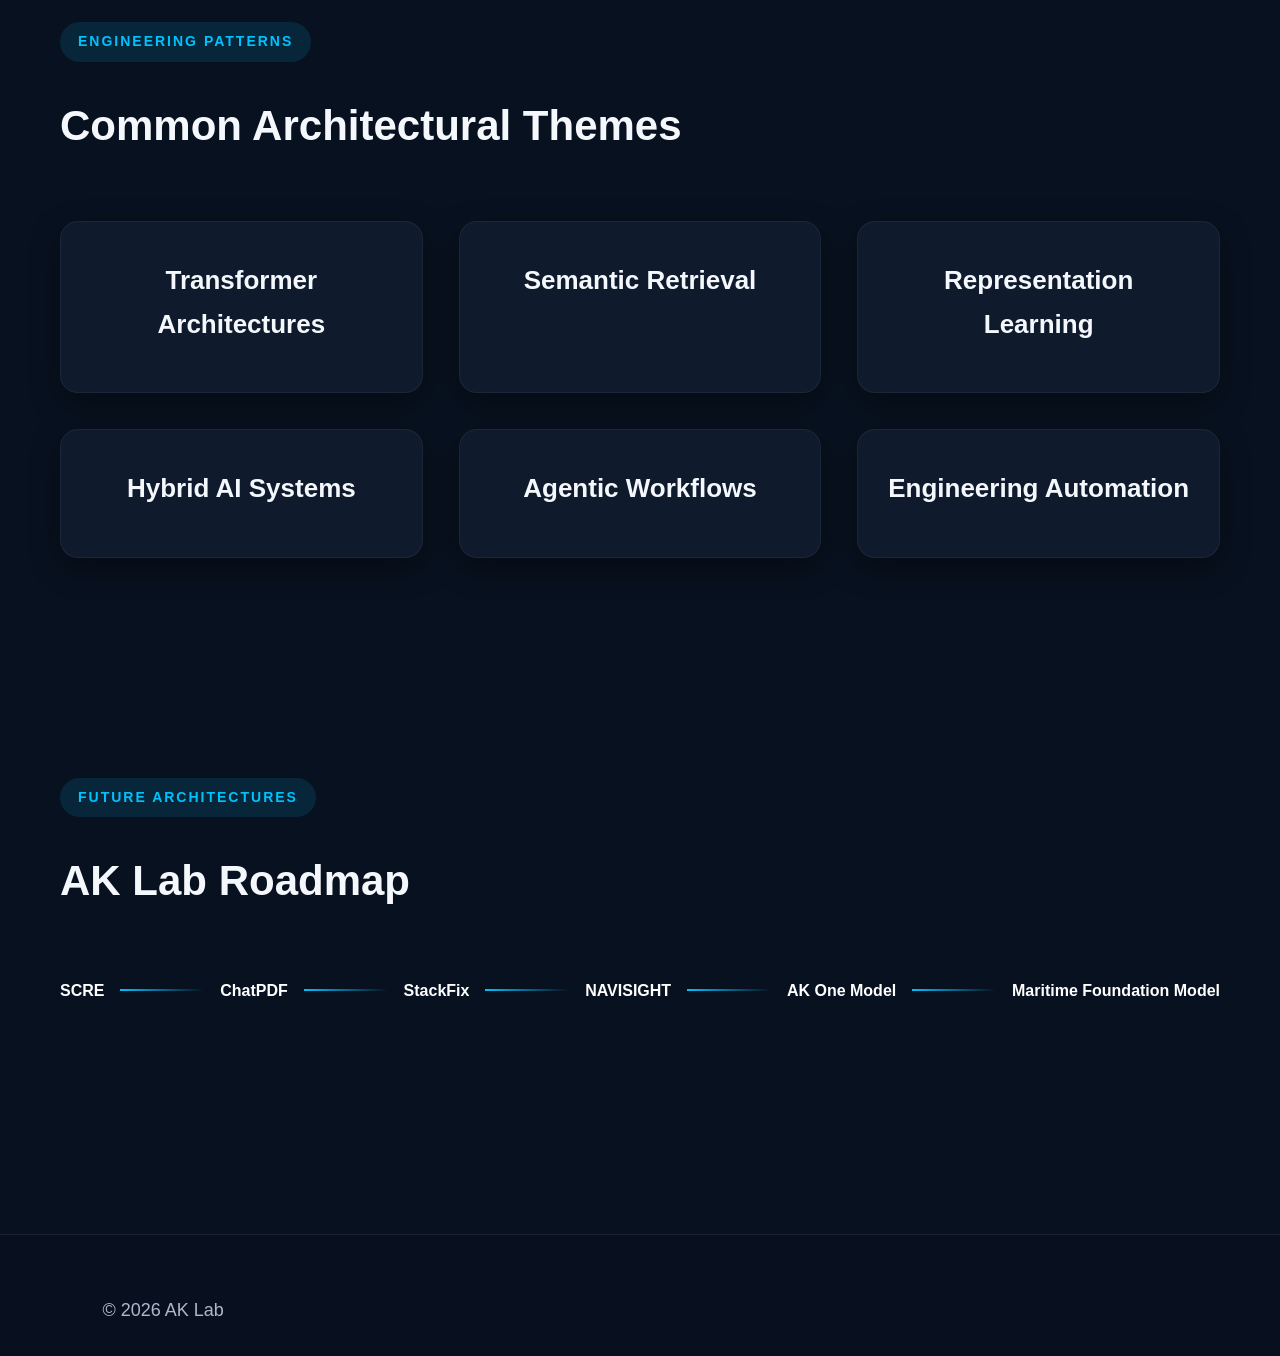
==== commit c6d05b92: "Update index.html" ====
--- a/architecture/index.html
+++ b/architecture/index.html
@@ -26,13 +26,13 @@
 
 <div class="navbar">
 
-<div class="logo">
+<a href="https://korunil.github.io/" class="logo">
 
 <span class="logo-ak">AK</span>
 
 <span class="logo-lab">LAB</span>
 
-</div>
+</a>
 
 <a href="../index.html" class="resume-btn">
 
--- a/css/main.css
+++ b/css/main.css
@@ -205,9 +205,15 @@
 
 gap:10px;
 
-font-size:26px;
+font-size:32px;
 
 font-weight:800;
+
+text-decoration:none;
+
+color:inherit;   
+
+transition:.25s ease;
 
 }
 
@@ -227,6 +233,16 @@
 
 }
 
+.logo:hover{
+
+text-decoration:none;
+
+transform:translateY(-1px);
+
+opacity:.95;
+
+}
+
 .nav-links{
 
 display:flex;
@@ -453,29 +469,24 @@
 
 display:grid;
 
-grid-template-columns:repeat(4,1fr);
-
-gap:28px;
+grid-template-columns:1fr 1fr 1fr 1.5fr 1.3fr;
+
+gap:20px;
 
 }
 
 .stat-card{
 
-padding:34px;
+padding:32px;
 
 text-align:center;
 
-display: block;
-   
-text-decoration: none;
-    
-color: inherit;
 
 }
 
 .stat-card h2{
 
-font-size:54px;
+font-size:36px;
 
 color:var(--primary);
 
@@ -798,3 +809,68 @@
 .gallery img:hover {
     transform:translateY(-6px);
 }
+
+/* =====================================================
+   Embed PDF
+===================================================== */
+
+.pdf-container {
+
+    width:70%;
+    max-width:1000px;
+    margin:40px auto;
+
+}
+
+.pdf-container iframe {
+
+    width:100%;
+    height:800px;
+
+    border:none;
+    border-radius:16px;
+
+    box-shadow:var(--shadow);
+
+}
+
+
+/* =====================================================
+   Progress Bar
+===================================================== */
+
+.active{
+
+color:white!important;
+
+}
+
+#progressBar{
+
+position:fixed;
+
+top:0;
+
+left:0;
+
+height:3px;
+
+width:0;
+
+background:linear-gradient(
+
+90deg,
+
+#00c2ff,
+
+#6b7cff
+
+);
+
+z-index:99999;
+
+transition:.15s;
+
+}
+
+
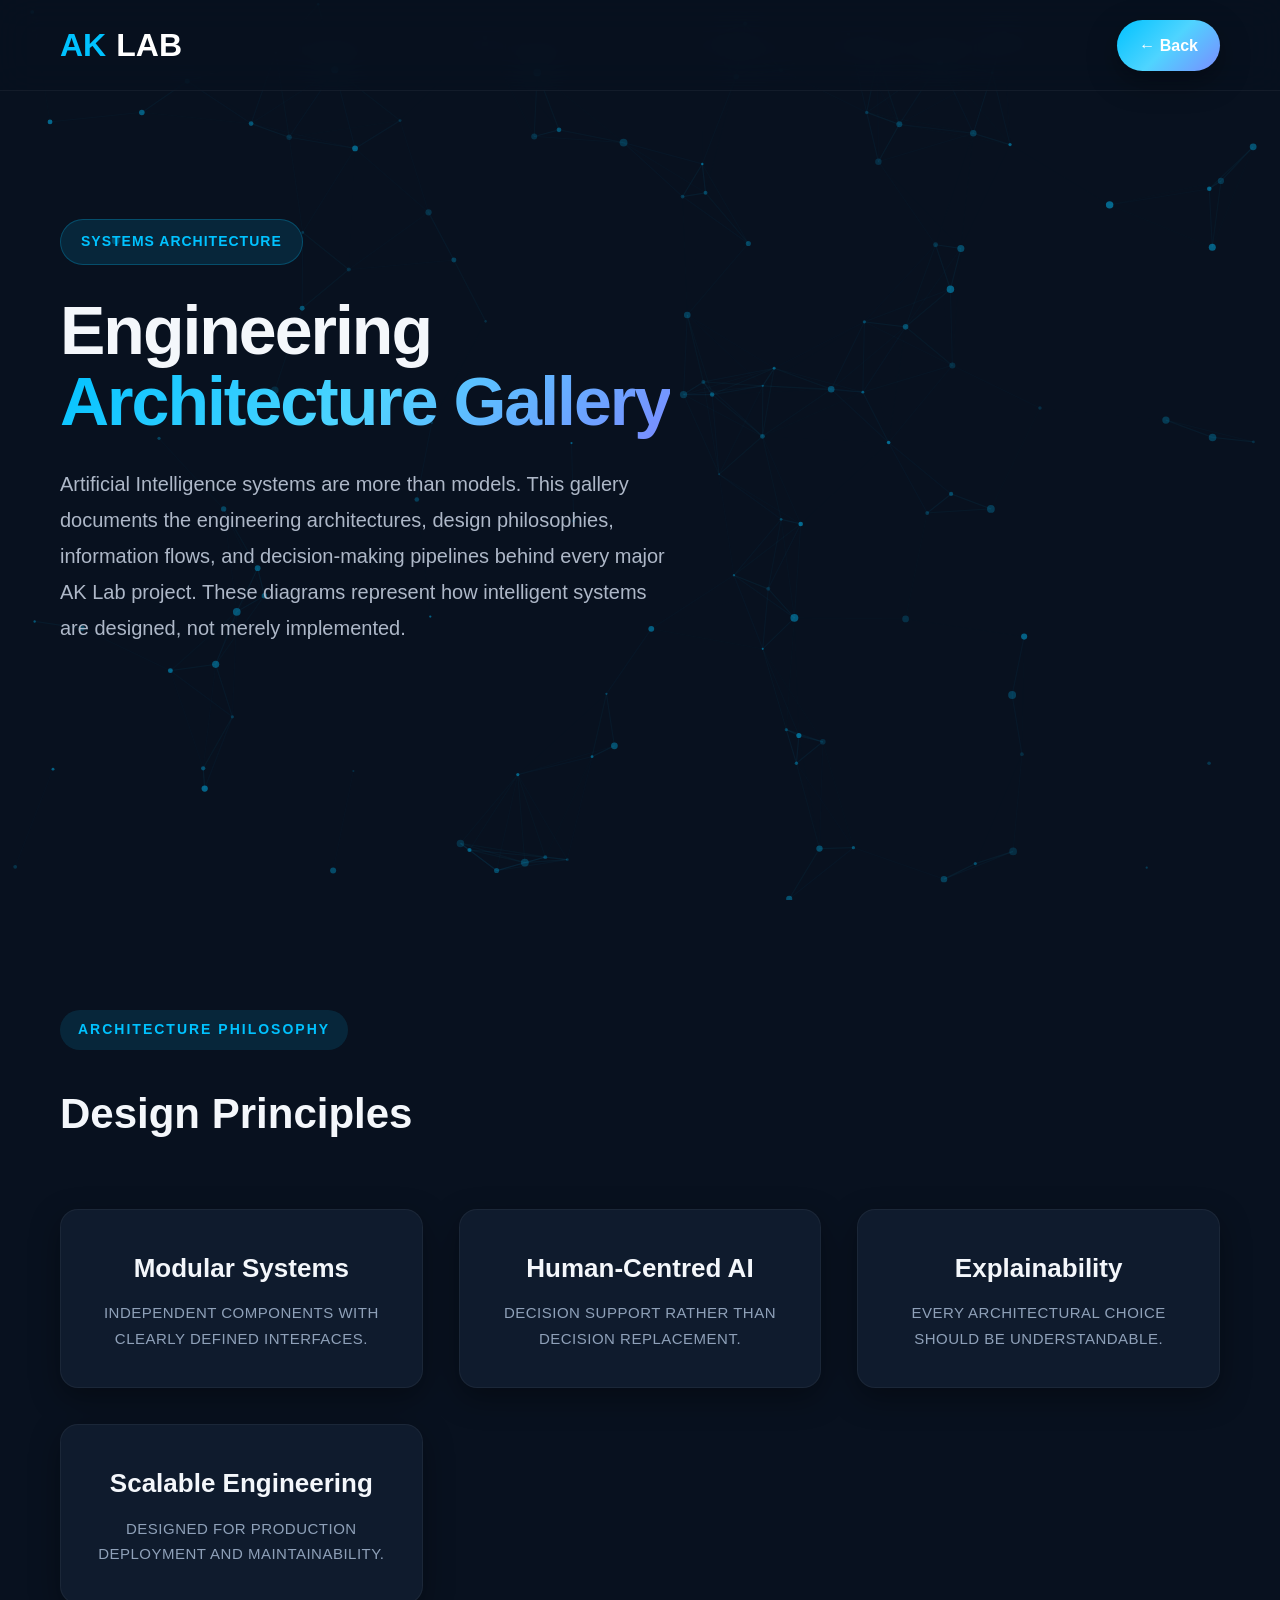
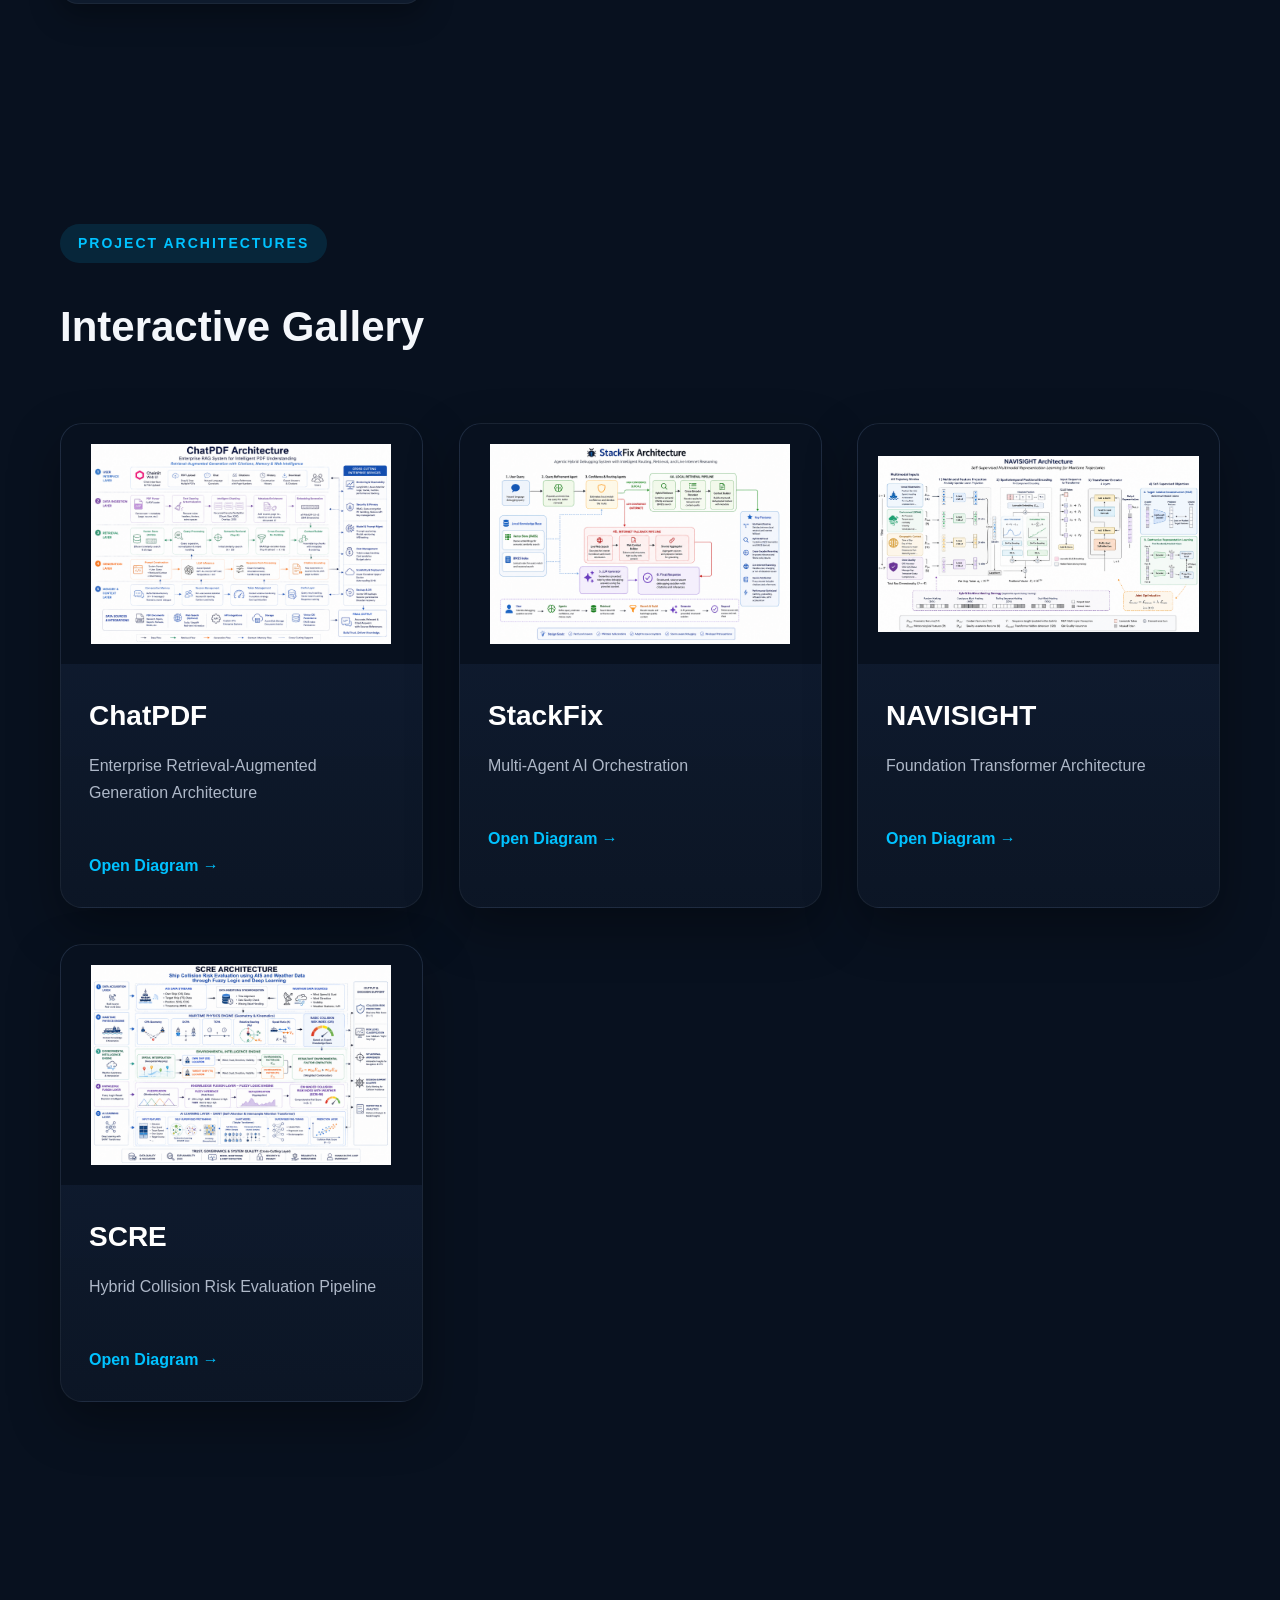
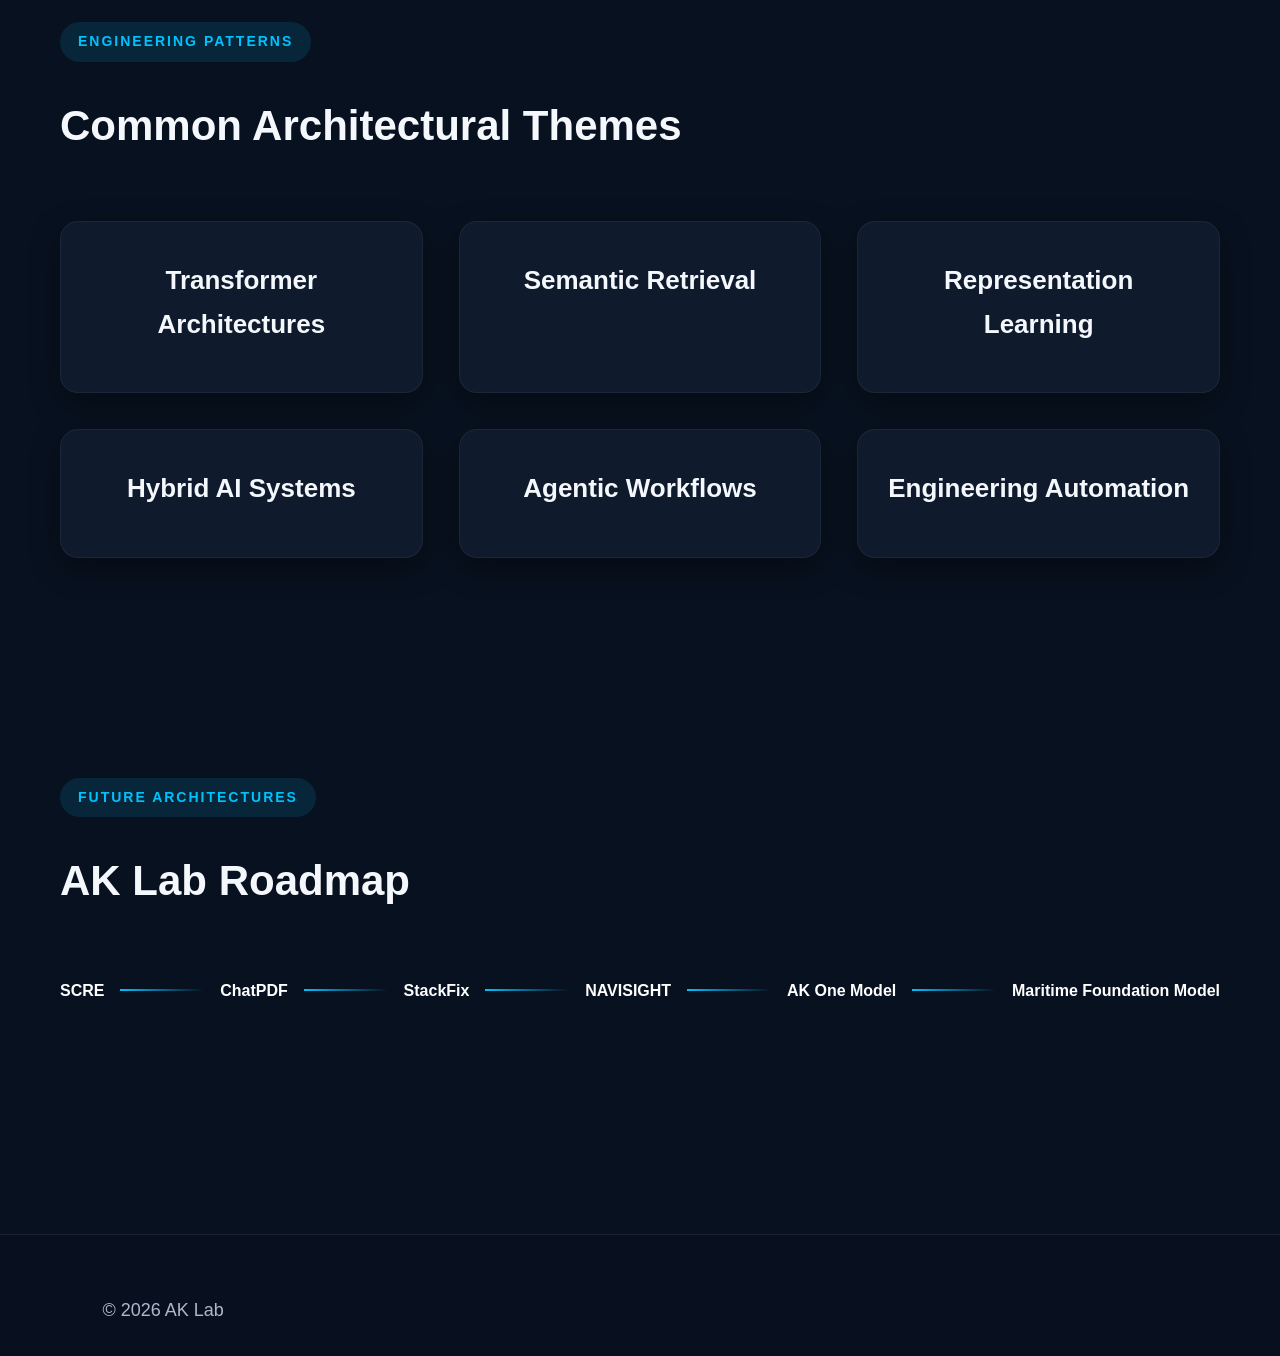
==== commit 14881552: "Update index.html" ====
--- a/architecture/index.html
+++ b/architecture/index.html
@@ -190,9 +190,9 @@
 
 <div class="project-grid">
 
-<a href="../images/chatpdf.jpg" target="_blank" class="project-card">
-
-<img src="../images/chatpdf.jpg">
+<a href="../images/chatpdf.png" target="_blank" class="project-card">
+
+<img src="../images/chatpdf.png">
 
 <div class="card-content">
 
@@ -274,9 +274,9 @@
 
 </a>
 
-<a href="../images/scre.jpg" target="_blank" class="project-card">
-
-<img src="../images/scre.jpg">
+<a href="../images/scre.png" target="_blank" class="project-card">
+
+<img src="../images/scre.png">
 
 <div class="card-content">
 
--- a/css/main.css
+++ b/css/main.css
@@ -469,9 +469,9 @@
 
 display:grid;
 
-grid-template-columns:1fr 1fr 1fr 1.5fr 1.3fr;
-
-gap:20px;
+grid-template-columns:1fr 1.5fr 1fr 1fr 1.6fr;
+
+gap:18px;
 
 }
 
@@ -486,7 +486,7 @@
 
 .stat-card h2{
 
-font-size:36px;
+font-size:34px;
 
 color:var(--primary);
 
